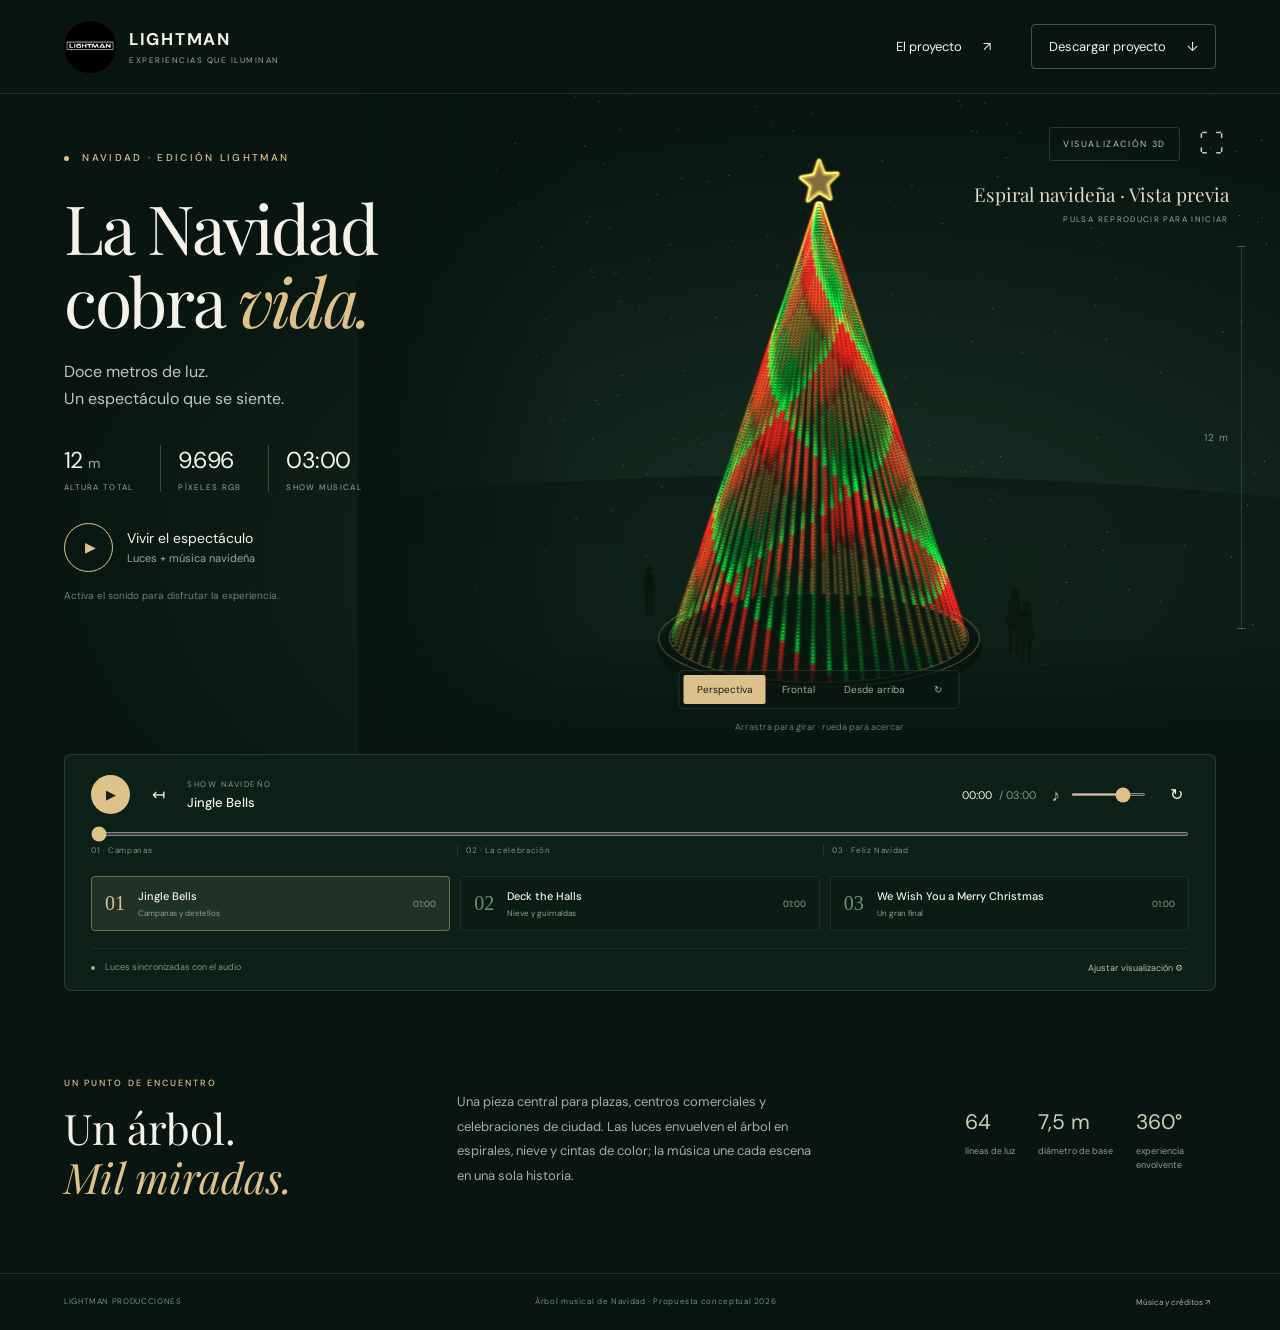
==== index.html @ 5296da3b "Publicar árbol navideño musical de 12 metros" ====
<!doctype html>
<html lang="es"><head><meta charset="utf-8"><meta name="viewport" content="width=device-width,initial-scale=1"><meta name="theme-color" content="#071411"><title>LIGHTMAN · La Navidad cobra vida</title><meta name="description" content="Árbol navideño de 12 metros. Un espectáculo de 9.696 píxeles, música y color, diseñado por LIGHTMAN."><link rel="stylesheet" href="style.css"></head>
<body>
<header class="header"><a class="brand" href="#" aria-label="LIGHTMAN inicio"><img src="assets/lightman-logo-original.jpg" alt="LIGHTMAN Producciones"><span>LIGHTMAN<small>EXPERIENCIAS QUE ILUMINAN</small></span></a><nav aria-label="Proyecto"><button id="open-project">El proyecto <span>↗</span></button><a href="assets/proyecto-navidad-12m.zip" download class="download">Descargar proyecto <span>↓</span></a></nav></header>
<main>
<section class="experience" aria-label="Visualizador del árbol navideño">
<div id="viewer"><canvas id="scene" aria-label="Modelo 3D interactivo de un árbol de Navidad de 12 metros"></canvas><div id="render-error" hidden>El visor 3D requiere WebGL. Puedes consultar el proyecto y escuchar el show en esta misma página.</div><div class="viewer-vignette"></div></div>
<div class="intro"><p class="eyebrow"><span class="live-dot"></span> NAVIDAD · EDICIÓN LIGHTMAN</p><h1>La Navidad<br>cobra <em>vida.</em></h1><p class="lead">Doce metros de luz.<br>Un espectáculo que se siente.</p><div class="specs"><div><b>12 <small>m</small></b><span>ALTURA TOTAL</span></div><div><b>9.696</b><span>PÍXELES RGB</span></div><div><b>03:00</b><span>SHOW MUSICAL</span></div></div><button class="hero-play" id="hero-play"><span class="play-disc">▶</span><span>Vivir el espectáculo<small>Luces + música navideña</small></span></button><p class="sound-note">Activa el sonido para disfrutar la experiencia.</p></div>
<div class="viewer-top"><span class="chip">VISUALIZACIÓN 3D</span><button id="fullscreen" title="Pantalla completa" aria-label="Pantalla completa">⛶</button></div>
<div class="scene-caption"><span id="scene-name">Espiral de bienvenida</span><small id="scene-subtitle">JINGLE BELLS · ACTO I</small></div>
<div class="camera-tools" role="group" aria-label="Perspectiva del árbol"><button data-camera="orbit" class="active">Perspectiva</button><button data-camera="front">Frontal</button><button data-camera="top">Desde arriba</button><button id="rotate" aria-pressed="false" title="Giro automático">↻</button></div><span class="drag-hint">Arrastra para girar · rueda para acercar</span>
<div class="dimension"><span>12 m</span><i></i></div>
</section>
<section class="console" aria-label="Reproducción del espectáculo">
<div class="transport"><button id="play" class="round" aria-label="Reproducir show">▶</button><button id="restart" aria-label="Volver al inicio" title="Volver al inicio">↤</button><div class="now-playing"><small>SHOW NAVIDEÑO</small><strong id="track-title">Jingle Bells</strong></div><span class="time" id="clock">00:00 <i>/ 03:00</i></span><label class="volume" title="Volumen"><span id="volume-icon">♪</span><input id="volume" aria-label="Volumen" type="range" min="0" max="100" value="75"></label><button id="loop" aria-pressed="false" title="Repetir show" aria-label="Repetir show">↻</button></div>
<div class="seek-wrap"><input type="range" id="seek" min="0" max="180" value="0" step="0.01" aria-label="Posición del show"><div class="timeline-segments"><span>01 · Campanas</span><span>02 · La celebración</span><span>03 · Feliz Navidad</span></div></div>
<div class="chapters" id="chapters"></div><div class="console-footer"><span><i class="sync-dot"></i> Luces sincronizadas con el audio</span><button id="open-controls">Ajustar visualización <span>⚙</span></button></div>
</section>
<section class="concept"><div><p class="eyebrow">UN PUNTO DE ENCUENTRO</p><h2>Un árbol.<br><em>Mil miradas.</em></h2></div><p>Una pieza central para plazas, centros comerciales y celebraciones de ciudad. Las luces envuelven el árbol en espirales, nieve y cintas de color; la música une cada escena en una sola historia.</p><div class="concept-numbers"><span><b>64</b>líneas de luz</span><span><b>7,5 m</b>diámetro de base</span><span><b>360°</b>experiencia envolvente</span></div></section>
<footer><span>LIGHTMAN PRODUCCIONES</span><span>Árbol musical de Navidad · Propuesta conceptual 2026</span><button id="music-credits">Música y créditos ↗</button></footer>
</main>
<audio id="audio" preload="auto" src="assets/navidad-lightman.mp3"></audio>
<dialog id="settings"><div class="dialog-head"><div><p class="eyebrow">ELIGE TU PERSPECTIVA</p><h2>Tu experiencia.</h2></div><button class="close" aria-label="Cerrar">×</button></div><label>Brillo de las luces <output id="brightness-out">70 %</output><input type="range" id="brightness" min="15" max="100" value="70"></label><label><input id="snow" type="checkbox" checked> Nieve ambiental</label><label><input id="guides" type="checkbox"> Mostrar estructura y medidas</label><p class="quiet">La música y las luces usan el mismo reloj. Puedes pausar, avanzar o repetir el show sin perder la sincronización.</p></dialog>
<dialog id="project"><div class="dialog-head"><div><p class="eyebrow">PROYECTO INTEGRAL · 12 METROS</p><h2>Navidad LIGHTMAN.</h2></div><button class="close" aria-label="Cerrar">×</button></div><div class="project-tabs"><button class="active" data-project-tab="design">Diseño</button><button data-project-tab="technical">Técnica</button><button data-project-tab="budget">Presupuesto</button><button data-project-tab="files">Archivos</button></div><div id="project-content"></div></dialog>
<dialog id="credits"><div class="dialog-head"><div><p class="eyebrow">TRES CLÁSICOS · UNA HISTORIA</p><h2>La música del show.</h2></div><button class="close" aria-label="Cerrar">×</button></div><p>Arreglo instrumental creado para este proyecto: celesta, campanas, cuerdas, bajo y percusión. Incluye las melodías tradicionales de <strong>Jingle Bells</strong>, <strong>Deck the Halls</strong> y <strong>We Wish You a Merry Christmas</strong>.</p><p>Las grabaciones son sintetizadas para esta propuesta. No se utilizan grabaciones comerciales de artistas.</p><div id="credit-links"></div><p class="quiet">Motor 3D: Three.js, licencia MIT. Diseño, visualización y secuencia: proyecto LIGHTMAN.</p><a class="button" href="assets/navidad-lightman.mp3" download>Descargar música ↓</a></dialog>
<div class="toast" id="toast" role="status" aria-live="polite"></div>
<script src="assets/three.min.js"></script><script src="show-data.js"></script><script src="engine.js"></script><script src="app.js"></script>
</body></html>
---- style.css ----
@import url('https://fonts.googleapis.com/css2?family=DM+Sans:wght@400;500;600;700&family=Playfair+Display:ital,wght@0,400;0,500;1,400;1,500&display=swap');
:root{color-scheme:dark;--bg:#081510;--gold:#dfc18a;--text:#f5f2e9;--muted:#9fa9a0;--line:#ffffff1c;--green:#a1b4a0;font-family:'DM Sans',Arial,sans-serif}*{box-sizing:border-box}body{margin:0;background:var(--bg);color:var(--text)}button,a,input{-webkit-tap-highlight-color:transparent}button,a{font:inherit}button{cursor:pointer;color:inherit;background:none;border:0}a{color:inherit;text-decoration:none}button:focus-visible,a:focus-visible,input:focus-visible{outline:2px solid var(--gold);outline-offset:5px}button:disabled{opacity:.5}.header{height:94px;padding:0 5%;display:flex;align-items:center;justify-content:space-between;border-bottom:1px solid var(--line);position:relative;z-index:2;background:#081510}.brand{display:flex;align-items:center;gap:13px}.brand img{width:52px;height:52px;object-fit:contain;border-radius:50%;background:#000}.brand>span{font-weight:700;letter-spacing:.1em;font-size:17px}.brand small{display:block;font-size:8px;letter-spacing:.19em;font-weight:400;color:var(--muted);margin-top:5px}nav{display:flex;align-items:center;gap:34px;font-size:13px}nav span{margin-left:18px}nav .download{border:1px solid #e8dac04d;border-radius:4px;padding:13px 17px}.experience{height:660px;max-height:calc(100vh - 145px);min-height:565px;position:relative;overflow:hidden;background:radial-gradient(ellipse at 68% 70%,#183024,#081510 68%)}#viewer{position:absolute;inset:0 0 0 28%}canvas{display:block;width:100%;height:100%;touch-action:none;cursor:grab}canvas:active{cursor:grabbing}.viewer-vignette{position:absolute;inset:0;pointer-events:none;background:linear-gradient(90deg,#081510 0%,transparent 23%),linear-gradient(0deg,#081510,transparent 17%)}.intro{position:absolute;z-index:1;left:5%;top:57px;width:38%;pointer-events:none}.intro button{pointer-events:auto}.eyebrow{font-size:10px;letter-spacing:.23em;font-weight:500;color:var(--gold);margin:0 0 27px}.live-dot,.sync-dot{display:inline-block;border-radius:50%;width:5px;height:5px;background:var(--gold);margin-right:8px}h1,h2{font-family:'Playfair Display',Georgia,serif;font-weight:400}h1{font-size:clamp(52px,5.3vw,79px);line-height:1.07;margin:0 0 22px;letter-spacing:-.035em}em{font-weight:400;color:var(--gold)}.lead{font-size:16px;line-height:1.7;color:#c0c7bf;margin-bottom:32px}.specs{display:flex;gap:27px;margin-bottom:31px}.specs div{border-left:1px solid #e6d6b43b;padding-left:17px}.specs div:first-child{padding-left:0;border-left:0}.specs b{display:block;font-weight:400;font-size:23px;letter-spacing:-.025em}.specs small{font-size:14px;color:var(--muted)}.specs span{display:block;font-size:8px;letter-spacing:.16em;margin-top:7px;color:var(--muted)}.hero-play{display:flex;align-items:center;gap:14px;font-size:14px;text-align:left;padding:0}.play-disc{width:49px;height:49px;display:grid;place-items:center;border:1px solid #e2c490;border-radius:50%;color:var(--gold);padding-left:3px}.hero-play small{display:block;color:var(--muted);font-size:11px;margin-top:4px}.hero-play:hover .play-disc{background:var(--gold);color:#102316}.sound-note{font-size:10px;color:#6f8275;margin-top:17px}.viewer-top{position:absolute;right:4%;top:28px;display:flex;align-items:center;gap:14px}.chip{font-size:9px;letter-spacing:.18em;border:1px solid #ffffff26;padding:10px 13px;border-radius:3px;color:#b6c6b9}#fullscreen{font-size:25px;color:#bac8ba;padding:5px}.scene-caption{position:absolute;right:4%;top:87px;text-align:right;pointer-events:none}.scene-caption span{font-family:'Playfair Display',Georgia,serif;font-size:19px;color:#e1d9c6}.scene-caption small{display:block;font-size:8px;letter-spacing:.17em;margin-top:7px;color:var(--muted)}.camera-tools{position:absolute;bottom:45px;left:64%;transform:translateX(-50%);display:flex;gap:3px;padding:4px;border:1px solid var(--line);border-radius:5px;background:#081510aa;white-space:nowrap}.camera-tools button{padding:8px 13px;font-size:10px;color:#9bad9d;border-radius:2px}.camera-tools button.active,.camera-tools button[aria-pressed=true]{background:#ddc18c;color:#132016}.drag-hint{position:absolute;bottom:21px;left:64%;transform:translateX(-50%);font-size:9px;color:#697e6e;white-space:nowrap}.dimension{position:absolute;right:3%;top:23%;height:58%;display:flex;align-items:center;gap:12px;pointer-events:none}.dimension span{font-size:10px;letter-spacing:.1em;color:#809386}.dimension i{height:100%;width:1px;background:#a2b2a538;position:relative}.dimension i:after,.dimension i:before{content:'';position:absolute;left:-4px;width:9px;height:1px;background:#a2b2a566}.dimension i:after{bottom:0}.console{position:relative;margin:0 5%;border:1px solid #c5d7c524;border-radius:7px;background:#0d2018;padding:20px 26px 15px;z-index:3}.transport{display:flex;align-items:center;gap:16px}.round{background:var(--gold);color:#102518;border-radius:50%;width:39px;height:39px;font-size:13px}.now-playing{flex:1}.now-playing small{display:block;font-size:8px;letter-spacing:.19em;color:#869b8a;margin-bottom:5px}.now-playing strong{display:block;font-size:13px;font-weight:500}.time{font-size:11px;font-variant-numeric:tabular-nums}.time i{color:#819786;font-style:normal;margin-left:4px}.volume{display:flex;gap:9px;align-items:center}.volume input{width:75px;height:3px;accent-color:var(--gold)}.volume span{font-size:17px;color:var(--gold)}#loop[aria-pressed=true]{color:var(--gold)}.seek-wrap{margin-top:18px}.seek-wrap>input{width:100%;height:4px;display:block;cursor:pointer;accent-color:var(--gold);margin:0;background:#34463a}.timeline-segments{display:flex;justify-content:space-between;color:#7e9686;font-size:8px;letter-spacing:.08em;margin-top:9px}.timeline-segments span{width:33.33%;border-left:1px solid #ffffff1a;padding-left:8px}.timeline-segments span:first-child{padding-left:0;border:0}.chapters{display:flex;gap:10px;margin-top:21px}.chapter{flex:1;border:1px solid #d2e5d017;border-radius:4px;display:flex;gap:13px;align-items:center;padding:12px 13px;text-align:left;background:#0b1c15}.chapter:hover{border-color:#b49d6a66}.chapter.active{border-color:#d3b77b6e;background:#203126}.chapter .chapter-index{font-family:Georgia,serif;font-size:20px;color:#738e78}.chapter.active .chapter-index{color:var(--gold)}.chapter strong{display:block;font-size:11px;font-weight:500}.chapter small{display:block;font-size:8px;color:#8ea392;margin-top:5px}.chapter .chapter-duration{margin-left:auto;font-size:9px;color:#8ca190}.console-footer{border-top:1px solid #ffffff0f;margin-top:17px;padding-top:12px;display:flex;justify-content:space-between;font-size:9px;color:#7e9684}.console-footer button{font-size:9px;color:#b3c1b4}.sync-dot{width:4px;height:4px;background:#8db990}.concept{display:grid;grid-template-columns:1fr 1.1fr 1fr;gap:60px;align-items:center;padding:86px 5% 71px}.concept .eyebrow{font-size:9px;margin-bottom:15px}.concept h2{font-size:42px;line-height:1.16;margin:0}.concept>p{font-size:13px;line-height:1.9;color:#a1b1a3}.concept-numbers{display:flex;gap:23px;justify-content:flex-end}.concept-numbers span{font-size:9px;max-width:80px;line-height:1.5;color:#8d9f90}.concept-numbers b{display:block;font-size:21px;color:#cfceb9;font-weight:400;margin-bottom:7px;white-space:nowrap}footer{padding:22px 5%;border-top:1px solid var(--line);display:flex;justify-content:space-between;gap:15px;font-size:8px;letter-spacing:.08em;color:#778d7c}footer button{font-size:8px;color:#a5b5a9}dialog{color:var(--text);background:#102219;border:1px solid #46604c;border-radius:9px;padding:30px;max-width:790px;width:calc(100% - 30px);max-height:85vh;overflow:auto}dialog::backdrop{background:#020d08cc;backdrop-filter:blur(8px)}.dialog-head{display:flex;justify-content:space-between;align-items:flex-start;margin-bottom:23px}.dialog-head .eyebrow{font-size:9px;margin-bottom:10px}.dialog-head h2{font-size:33px;margin:0}.close{font-size:28px;color:var(--gold);padding:0 6px}dialog p,dialog li{font-size:13px;color:#b0c0b1;line-height:1.75}dialog h3{font-family:Georgia,serif;font-size:22px;font-weight:400;color:var(--gold)}dialog .quiet{font-size:11px;color:#87a18d}dialog label{display:block;font-size:13px;margin:24px 0}dialog label input[type=range]{display:block;width:100%;margin-top:12px;accent-color:var(--gold)}dialog output{float:right;color:var(--gold)}dialog table{width:100%;border-collapse:collapse;font-size:12px;margin:15px 0}dialog td,dialog th{text-align:left;padding:11px 7px;border-bottom:1px solid #ffffff18}dialog td:last-child,dialog th:last-child{text-align:right}dialog th{color:#8da493;font-size:10px;font-weight:400}dialog .button{display:inline-block;border:1px solid #d3b77b70;padding:11px 15px;border-radius:4px;font-size:12px;margin:5px 8px 5px 0;color:var(--gold)}.project-tabs{display:flex;gap:5px;border-bottom:1px solid var(--line);padding-bottom:8px}.project-tabs button{padding:9px 13px;font-size:12px;color:var(--muted);border-radius:4px}.project-tabs button.active{color:#152318;background:var(--gold)}.project-grid{display:grid;grid-template-columns:1fr 1fr;gap:20px}.project-grid>div{border:1px solid var(--line);border-radius:5px;padding:18px}.project-grid strong{font-size:23px;font-weight:400;color:var(--gold);display:block;margin:6px 0}.project-grid small{font-size:10px;color:var(--muted)}.total{background:#25372a;border-radius:4px;padding:18px;display:flex;align-items:center;justify-content:space-between;margin:15px 0;font-size:12px}.total strong{font-size:23px;color:var(--gold);font-weight:500}.toast{position:fixed;bottom:20px;left:50%;transform:translateX(-50%);background:#e0c58f;color:#122319;font-size:12px;padding:12px 20px;border-radius:5px;z-index:20;opacity:0;pointer-events:none;transition:opacity .2s}.toast.visible{opacity:1}#render-error{position:absolute;inset:30% 15%;text-align:center;color:var(--gold);font-size:14px}#viewer:fullscreen{inset:0;background:#081510;width:100vw;height:100vh}.experience:fullscreen{max-height:100vh;min-height:100vh}.experience:fullscreen .intro{display:none}.experience:fullscreen #viewer{inset:0}.experience:fullscreen .camera-tools,.experience:fullscreen .drag-hint{left:50%}
@media(min-width:1700px){.experience{height:800px;max-height:none}.intro{top:110px}.header{height:110px}.concept{gap:90px}}@media(max-width:1050px){.specs{gap:15px}.specs div{padding-left:12px}.specs b{font-size:20px}.intro{width:42%}.concept{gap:25px}.concept-numbers{gap:14px}.camera-tools{left:68%}.drag-hint{left:68%}.concept h2{font-size:34px}}@media(max-width:760px){.header{height:76px;padding:0 6%}.brand img{width:40px;height:40px}.brand>span{font-size:14px}.brand small{font-size:6px}nav{gap:13px;font-size:10px}nav .download{padding:9px}nav span{display:none}.experience{height:835px;max-height:none;min-height:0}.intro{left:6%;top:33px;width:88%}.intro .eyebrow{font-size:8px;margin-bottom:18px}h1{font-size:46px;margin-bottom:13px}.lead{font-size:12px;line-height:1.6;margin:0 0 17px}.specs{gap:21px;margin-bottom:21px}.specs b{font-size:19px}.specs span{font-size:7px}.hero-play{font-size:12px;gap:10px}.play-disc{width:38px;height:38px}.hero-play small{font-size:9px}.sound-note{font-size:8px;margin-top:11px}#viewer{inset:317px -6% 25px -6%}.viewer-vignette{background:linear-gradient(0deg,#081510,transparent 20%),linear-gradient(180deg,#081510,transparent 13%)}.viewer-top{top:342px;right:6%}.chip{font-size:7px;padding:8px}.scene-caption{top:388px;right:6%}.scene-caption span{font-size:14px}.scene-caption small{font-size:7px}.camera-tools{bottom:40px;left:50%}.camera-tools button{padding:7px 12px;font-size:9px}.drag-hint{bottom:18px;left:50%;font-size:8px}.dimension{top:54%;height:34%;right:7%}.dimension span{font-size:8px}.console{margin:0 4%;padding:16px}.transport{gap:11px}.round{width:34px;height:34px}.now-playing strong{font-size:11px}.now-playing small{font-size:7px}.time{font-size:9px}.volume input{width:43px}.volume{gap:4px}.chapters{gap:5px;margin-top:17px}.chapter{padding:10px 7px;gap:7px;align-items:flex-start}.chapter strong{font-size:9px;line-height:1.4}.chapter small{font-size:7px;line-height:1.4}.chapter .chapter-index{font-size:15px}.chapter-duration{display:none}.timeline-segments{font-size:7px}.console-footer{font-size:7px}.console-footer button{font-size:8px}.concept{padding:52px 6%;grid-template-columns:1fr;gap:17px}.concept h2{font-size:35px}.concept>p{font-size:12px;max-width:500px;margin:0}.concept-numbers{justify-content:flex-start;gap:38px;margin-top:13px}.concept-numbers span{max-width:none;font-size:9px}footer{padding:20px 6%;flex-wrap:wrap;font-size:7px}footer span:nth-child(2){order:3;width:100%}dialog{padding:23px}.project-tabs button{font-size:10px;padding:9px 10px}.project-grid{gap:10px}.project-grid>div{padding:13px}.project-grid strong{font-size:19px}dialog table{font-size:10px}.total{font-size:11px}.total strong{font-size:20px}}

@media(max-width:760px){.experience{height:885px}#viewer{inset:367px -6% 25px -6%}.viewer-top{top:392px}.scene-caption{top:438px}.transport{gap:8px}.now-playing{min-width:0}.now-playing strong{max-width:92px;overflow:hidden;text-overflow:ellipsis;white-space:nowrap}.now-playing small{font-size:6px;white-space:nowrap;letter-spacing:.1em}.volume input{width:36px}.time{white-space:nowrap}}
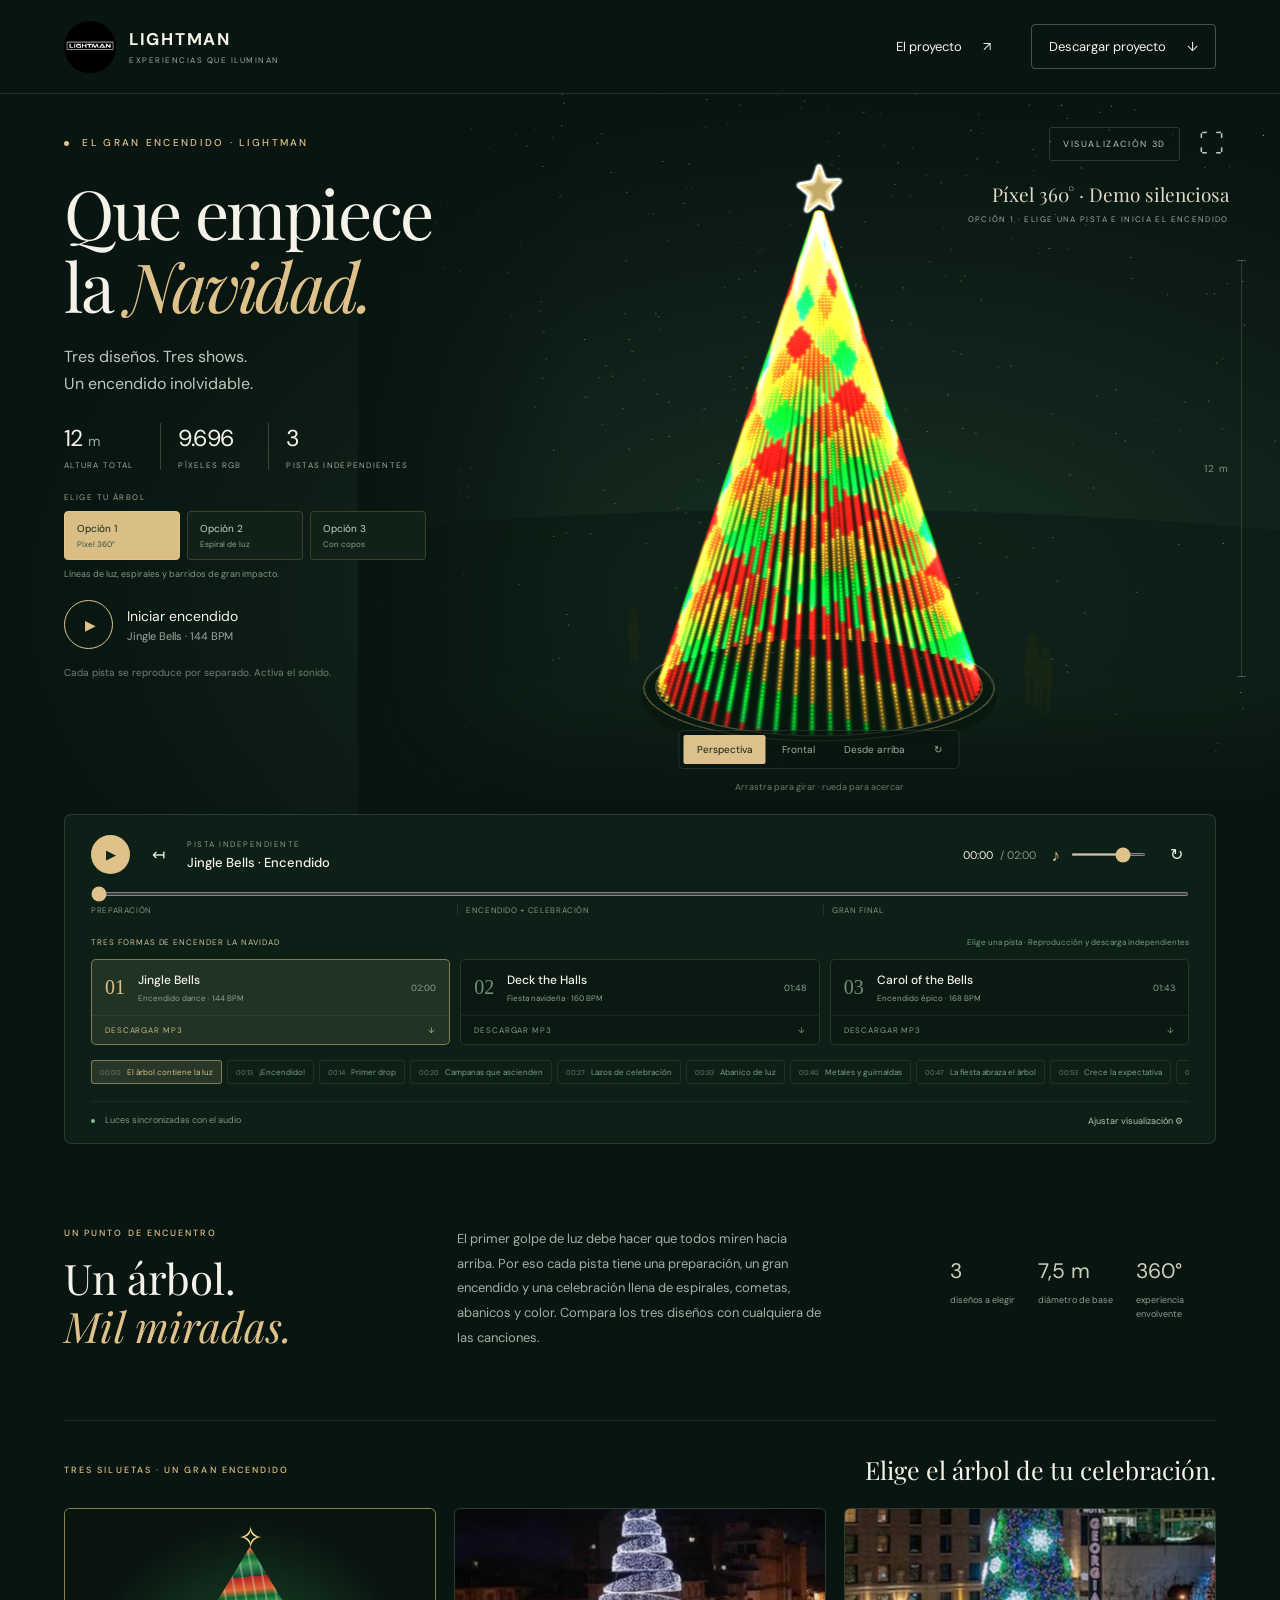
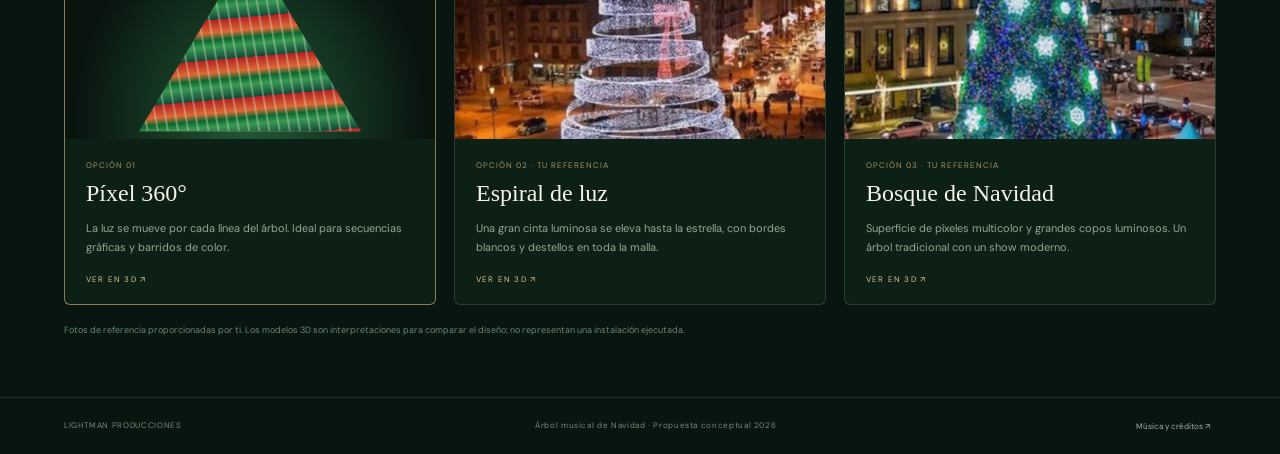
==== commit d4f8ed04: "Añadir tres árboles y pistas independientes para el encendido navideño" ====
--- a/index.html
+++ b/index.html
@@ -1,28 +1,29 @@
 <!doctype html>
-<html lang="es"><head><meta charset="utf-8"><meta name="viewport" content="width=device-width,initial-scale=1"><meta name="theme-color" content="#071411"><title>LIGHTMAN · La Navidad cobra vida</title><meta name="description" content="Árbol navideño de 12 metros. Un espectáculo de 9.696 píxeles, música y color, diseñado por LIGHTMAN."><link rel="stylesheet" href="style.css"></head>
+<html lang="es"><head><meta charset="utf-8"><meta name="viewport" content="width=device-width,initial-scale=1"><meta name="theme-color" content="#071411"><title>LIGHTMAN · Encendido de Navidad · 3 árboles</title><meta name="description" content="Árbol navideño de 12 metros. Tres diseños de árbol de 12 m y tres shows musicales independientes para un encendido espectacular."><link rel="stylesheet" href="style.css?v=2"></head>
 <body>
 <header class="header"><a class="brand" href="#" aria-label="LIGHTMAN inicio"><img src="assets/lightman-logo-original.jpg" alt="LIGHTMAN Producciones"><span>LIGHTMAN<small>EXPERIENCIAS QUE ILUMINAN</small></span></a><nav aria-label="Proyecto"><button id="open-project">El proyecto <span>↗</span></button><a href="assets/proyecto-navidad-12m.zip" download class="download">Descargar proyecto <span>↓</span></a></nav></header>
 <main>
 <section class="experience" aria-label="Visualizador del árbol navideño">
 <div id="viewer"><canvas id="scene" aria-label="Modelo 3D interactivo de un árbol de Navidad de 12 metros"></canvas><div id="render-error" hidden>El visor 3D requiere WebGL. Puedes consultar el proyecto y escuchar el show en esta misma página.</div><div class="viewer-vignette"></div></div>
-<div class="intro"><p class="eyebrow"><span class="live-dot"></span> NAVIDAD · EDICIÓN LIGHTMAN</p><h1>La Navidad<br>cobra <em>vida.</em></h1><p class="lead">Doce metros de luz.<br>Un espectáculo que se siente.</p><div class="specs"><div><b>12 <small>m</small></b><span>ALTURA TOTAL</span></div><div><b>9.696</b><span>PÍXELES RGB</span></div><div><b>03:00</b><span>SHOW MUSICAL</span></div></div><button class="hero-play" id="hero-play"><span class="play-disc">▶</span><span>Vivir el espectáculo<small>Luces + música navideña</small></span></button><p class="sound-note">Activa el sonido para disfrutar la experiencia.</p></div>
+<div class="intro"><p class="eyebrow"><span class="live-dot"></span> EL GRAN ENCENDIDO · LIGHTMAN</p><h1>Que empiece<br>la <em>Navidad.</em></h1><p class="lead">Tres diseños. Tres shows.<br>Un encendido inolvidable.</p><div class="specs"><div><b>12 <small>m</small></b><span>ALTURA TOTAL</span></div><div><b>9.696</b><span>PÍXELES RGB</span></div><div><b>3</b><span>PISTAS INDEPENDIENTES</span></div></div><div class="tree-picker"><span>ELIGE TU ÁRBOL</span><div id="tree-options" role="group" aria-label="Diseño de árbol"><button data-tree="1" class="active" aria-pressed="true">Opción 1<small>Píxel 360°</small></button><button data-tree="2" aria-pressed="false">Opción 2<small>Espiral de luz</small></button><button data-tree="3" aria-pressed="false">Opción 3<small>Con copos</small></button></div><p id="tree-description">Líneas de luz y barridos envolventes.</p></div><button class="hero-play" id="hero-play"><span class="play-disc">▶</span><span>Iniciar encendido<small>Cuenta de entrada + gran encendido</small></span></button><p class="sound-note">Cada pista se reproduce por separado. Activa el sonido.</p></div>
 <div class="viewer-top"><span class="chip">VISUALIZACIÓN 3D</span><button id="fullscreen" title="Pantalla completa" aria-label="Pantalla completa">⛶</button></div>
 <div class="scene-caption"><span id="scene-name">Espiral de bienvenida</span><small id="scene-subtitle">JINGLE BELLS · ACTO I</small></div>
 <div class="camera-tools" role="group" aria-label="Perspectiva del árbol"><button data-camera="orbit" class="active">Perspectiva</button><button data-camera="front">Frontal</button><button data-camera="top">Desde arriba</button><button id="rotate" aria-pressed="false" title="Giro automático">↻</button></div><span class="drag-hint">Arrastra para girar · rueda para acercar</span>
-<div class="dimension"><span>12 m</span><i></i></div>
+<div id="ignition-overlay" class="ignition-overlay" aria-live="off" hidden><span id="ignition-number"></span><small id="ignition-label">EL MOMENTO SE ACERCA</small></div><div class="dimension"><span>12 m</span><i></i></div>
 </section>
 <section class="console" aria-label="Reproducción del espectáculo">
-<div class="transport"><button id="play" class="round" aria-label="Reproducir show">▶</button><button id="restart" aria-label="Volver al inicio" title="Volver al inicio">↤</button><div class="now-playing"><small>SHOW NAVIDEÑO</small><strong id="track-title">Jingle Bells</strong></div><span class="time" id="clock">00:00 <i>/ 03:00</i></span><label class="volume" title="Volumen"><span id="volume-icon">♪</span><input id="volume" aria-label="Volumen" type="range" min="0" max="100" value="75"></label><button id="loop" aria-pressed="false" title="Repetir show" aria-label="Repetir show">↻</button></div>
-<div class="seek-wrap"><input type="range" id="seek" min="0" max="180" value="0" step="0.01" aria-label="Posición del show"><div class="timeline-segments"><span>01 · Campanas</span><span>02 · La celebración</span><span>03 · Feliz Navidad</span></div></div>
-<div class="chapters" id="chapters"></div><div class="console-footer"><span><i class="sync-dot"></i> Luces sincronizadas con el audio</span><button id="open-controls">Ajustar visualización <span>⚙</span></button></div>
+<div class="transport"><button id="play" class="round" aria-label="Reproducir show">▶</button><button id="restart" aria-label="Volver al inicio" title="Volver al inicio">↤</button><div class="now-playing"><small>PISTA INDEPENDIENTE</small><strong id="track-title">Jingle Bells</strong></div><span class="time" id="clock">00:00 <i>/ 03:00</i></span><label class="volume" title="Volumen"><span id="volume-icon">♪</span><input id="volume" aria-label="Volumen" type="range" min="0" max="100" value="75"></label><button id="loop" aria-pressed="false" title="Repetir show" aria-label="Repetir show">↻</button></div>
+<div class="seek-wrap"><input type="range" id="seek" min="0" max="180" value="0" step="0.01" aria-label="Posición del show"><div class="timeline-segments"><span>PREPARACIÓN</span><span>ENCENDIDO + CELEBRACIÓN</span><span>GRAN FINAL</span></div></div>
+<div class="music-intro"><span>TRES FORMAS DE ENCENDER LA NAVIDAD</span><small>Elige una pista · Reproducción y descarga independientes</small></div><div class="chapters" id="chapters"></div><div class="cue-strip" id="cue-strip" aria-label="Escenas de la pista"></div><div class="console-footer"><span><i class="sync-dot"></i> Luces sincronizadas con el audio</span><button id="open-controls">Ajustar visualización <span>⚙</span></button></div>
 </section>
-<section class="concept"><div><p class="eyebrow">UN PUNTO DE ENCUENTRO</p><h2>Un árbol.<br><em>Mil miradas.</em></h2></div><p>Una pieza central para plazas, centros comerciales y celebraciones de ciudad. Las luces envuelven el árbol en espirales, nieve y cintas de color; la música une cada escena en una sola historia.</p><div class="concept-numbers"><span><b>64</b>líneas de luz</span><span><b>7,5 m</b>diámetro de base</span><span><b>360°</b>experiencia envolvente</span></div></section>
+<section class="concept"><div><p class="eyebrow">UN PUNTO DE ENCUENTRO</p><h2>Un árbol.<br><em>Mil miradas.</em></h2></div><p>El primer golpe de luz debe hacer que todos miren hacia arriba. Por eso cada pista tiene una preparación, un gran encendido y una celebración llena de espirales, cometas, abanicos y color. Compara los tres diseños con cualquiera de las canciones.</p><div class="concept-numbers"><span><b>3</b>diseños a elegir</span><span><b>7,5 m</b>diámetro de base</span><span><b>360°</b>experiencia envolvente</span></div></section>
+<section class="design-gallery" aria-label="Diseños y referencias"><div class="gallery-heading"><p class="eyebrow">TRES SILUETAS · UN GRAN ENCENDIDO</p><h2>Elige el árbol de tu celebración.</h2></div><div class="design-cards"><button data-design-card="1"><div class="design-art pixel-art"><i></i><b>✧</b></div><span class="design-number">OPCIÓN 01</span><strong>Píxel 360°</strong><p>La luz se mueve por cada línea del árbol. Ideal para secuencias gráficas y barridos de color.</p><small>VER EN 3D ↗</small></button><button data-design-card="2"><img src="assets/references/espiral-referencia.png" alt="Referencia del árbol en espiral blanca proporcionada por el usuario"><span class="design-number">OPCIÓN 02 · TU REFERENCIA</span><strong>Espiral de luz</strong><p>Una gran cinta luminosa se eleva hasta la estrella, con bordes blancos y destellos en toda la malla.</p><small>VER EN 3D ↗</small></button><button data-design-card="3"><img src="assets/references/copos-referencia.png" alt="Referencia del árbol multicolor con copos proporcionada por el usuario"><span class="design-number">OPCIÓN 03 · TU REFERENCIA</span><strong>Bosque de Navidad</strong><p>Superficie de píxeles multicolor y grandes copos luminosos. Un árbol tradicional con un show moderno.</p><small>VER EN 3D ↗</small></button></div><p class="reference-note">Fotos de referencia proporcionadas por ti. Los modelos 3D son interpretaciones para comparar el diseño; no representan una instalación ejecutada.</p></section>
 <footer><span>LIGHTMAN PRODUCCIONES</span><span>Árbol musical de Navidad · Propuesta conceptual 2026</span><button id="music-credits">Música y créditos ↗</button></footer>
 </main>
-<audio id="audio" preload="auto" src="assets/navidad-lightman.mp3"></audio>
-<dialog id="settings"><div class="dialog-head"><div><p class="eyebrow">ELIGE TU PERSPECTIVA</p><h2>Tu experiencia.</h2></div><button class="close" aria-label="Cerrar">×</button></div><label>Brillo de las luces <output id="brightness-out">70 %</output><input type="range" id="brightness" min="15" max="100" value="70"></label><label><input id="snow" type="checkbox" checked> Nieve ambiental</label><label><input id="guides" type="checkbox"> Mostrar estructura y medidas</label><p class="quiet">La música y las luces usan el mismo reloj. Puedes pausar, avanzar o repetir el show sin perder la sincronización.</p></dialog>
+<audio id="audio" preload="auto" src="assets/audio/jingle-encendido.mp3"></audio>
+<dialog id="settings"><div class="dialog-head"><div><p class="eyebrow">ELIGE TU PERSPECTIVA</p><h2>Tu experiencia.</h2></div><button class="close" aria-label="Cerrar">×</button></div><label>Brillo de las luces <output id="brightness-out">85 %</output><input type="range" id="brightness" min="15" max="100" value="85"></label><label><input id="snow" type="checkbox" checked> Nieve ambiental</label><label><input id="guides" type="checkbox"> Mostrar estructura y medidas</label><p class="quiet">La música y las luces usan el mismo reloj. Puedes pausar, avanzar o repetir el show sin perder la sincronización.</p></dialog>
 <dialog id="project"><div class="dialog-head"><div><p class="eyebrow">PROYECTO INTEGRAL · 12 METROS</p><h2>Navidad LIGHTMAN.</h2></div><button class="close" aria-label="Cerrar">×</button></div><div class="project-tabs"><button class="active" data-project-tab="design">Diseño</button><button data-project-tab="technical">Técnica</button><button data-project-tab="budget">Presupuesto</button><button data-project-tab="files">Archivos</button></div><div id="project-content"></div></dialog>
-<dialog id="credits"><div class="dialog-head"><div><p class="eyebrow">TRES CLÁSICOS · UNA HISTORIA</p><h2>La música del show.</h2></div><button class="close" aria-label="Cerrar">×</button></div><p>Arreglo instrumental creado para este proyecto: celesta, campanas, cuerdas, bajo y percusión. Incluye las melodías tradicionales de <strong>Jingle Bells</strong>, <strong>Deck the Halls</strong> y <strong>We Wish You a Merry Christmas</strong>.</p><p>Las grabaciones son sintetizadas para esta propuesta. No se utilizan grabaciones comerciales de artistas.</p><div id="credit-links"></div><p class="quiet">Motor 3D: Three.js, licencia MIT. Diseño, visualización y secuencia: proyecto LIGHTMAN.</p><a class="button" href="assets/navidad-lightman.mp3" download>Descargar música ↓</a></dialog>
+<dialog id="credits"><div class="dialog-head"><div><p class="eyebrow">TRES PISTAS · TRES ENCENDIDOS</p><h2>Navidad con más energía.</h2></div><button class="close" aria-label="Cerrar">×</button></div><p>Tres arreglos instrumentales independientes, creados para este proyecto. Bombo dance, clap, cascabeles, bajo, arpegios, cuerdas y metales se unen a las melodías de Jingle Bells, Deck the Halls y Carol of the Bells / Shchedryk.</p><p>Las pistas son sintetizadas desde cero; no utilizan grabaciones comerciales, samples ni voces de terceros. La última pista utiliza el motivo instrumental de Shchedryk, sin la letra inglesa moderna.</p><div id="credit-links"></div><div id="music-downloads"></div><p class="quiet">Motor 3D: Three.js, licencia MIT. Fotos de referencia aportadas por el usuario.</p></dialog>
 <div class="toast" id="toast" role="status" aria-live="polite"></div>
-<script src="assets/three.min.js"></script><script src="show-data.js"></script><script src="engine.js"></script><script src="app.js"></script>
+<script src="assets/three.min.js"></script><script src="tracks-data.js?v=2"></script><script src="engine.js?v=2"></script><script src="app.js?v=2"></script>
 </body></html>
--- a/style.css
+++ b/style.css
@@ -3,3 +3,7 @@
 @media(min-width:1700px){.experience{height:800px;max-height:none}.intro{top:110px}.header{height:110px}.concept{gap:90px}}@media(max-width:1050px){.specs{gap:15px}.specs div{padding-left:12px}.specs b{font-size:20px}.intro{width:42%}.concept{gap:25px}.concept-numbers{gap:14px}.camera-tools{left:68%}.drag-hint{left:68%}.concept h2{font-size:34px}}@media(max-width:760px){.header{height:76px;padding:0 6%}.brand img{width:40px;height:40px}.brand>span{font-size:14px}.brand small{font-size:6px}nav{gap:13px;font-size:10px}nav .download{padding:9px}nav span{display:none}.experience{height:835px;max-height:none;min-height:0}.intro{left:6%;top:33px;width:88%}.intro .eyebrow{font-size:8px;margin-bottom:18px}h1{font-size:46px;margin-bottom:13px}.lead{font-size:12px;line-height:1.6;margin:0 0 17px}.specs{gap:21px;margin-bottom:21px}.specs b{font-size:19px}.specs span{font-size:7px}.hero-play{font-size:12px;gap:10px}.play-disc{width:38px;height:38px}.hero-play small{font-size:9px}.sound-note{font-size:8px;margin-top:11px}#viewer{inset:317px -6% 25px -6%}.viewer-vignette{background:linear-gradient(0deg,#081510,transparent 20%),linear-gradient(180deg,#081510,transparent 13%)}.viewer-top{top:342px;right:6%}.chip{font-size:7px;padding:8px}.scene-caption{top:388px;right:6%}.scene-caption span{font-size:14px}.scene-caption small{font-size:7px}.camera-tools{bottom:40px;left:50%}.camera-tools button{padding:7px 12px;font-size:9px}.drag-hint{bottom:18px;left:50%;font-size:8px}.dimension{top:54%;height:34%;right:7%}.dimension span{font-size:8px}.console{margin:0 4%;padding:16px}.transport{gap:11px}.round{width:34px;height:34px}.now-playing strong{font-size:11px}.now-playing small{font-size:7px}.time{font-size:9px}.volume input{width:43px}.volume{gap:4px}.chapters{gap:5px;margin-top:17px}.chapter{padding:10px 7px;gap:7px;align-items:flex-start}.chapter strong{font-size:9px;line-height:1.4}.chapter small{font-size:7px;line-height:1.4}.chapter .chapter-index{font-size:15px}.chapter-duration{display:none}.timeline-segments{font-size:7px}.console-footer{font-size:7px}.console-footer button{font-size:8px}.concept{padding:52px 6%;grid-template-columns:1fr;gap:17px}.concept h2{font-size:35px}.concept>p{font-size:12px;max-width:500px;margin:0}.concept-numbers{justify-content:flex-start;gap:38px;margin-top:13px}.concept-numbers span{max-width:none;font-size:9px}footer{padding:20px 6%;flex-wrap:wrap;font-size:7px}footer span:nth-child(2){order:3;width:100%}dialog{padding:23px}.project-tabs button{font-size:10px;padding:9px 10px}.project-grid{gap:10px}.project-grid>div{padding:13px}.project-grid strong{font-size:19px}dialog table{font-size:10px}.total{font-size:11px}.total strong{font-size:20px}}
 
 @media(max-width:760px){.experience{height:885px}#viewer{inset:367px -6% 25px -6%}.viewer-top{top:392px}.scene-caption{top:438px}.transport{gap:8px}.now-playing{min-width:0}.now-playing strong{max-width:92px;overflow:hidden;text-overflow:ellipsis;white-space:nowrap}.now-playing small{font-size:6px;white-space:nowrap;letter-spacing:.1em}.volume input{width:36px}.time{white-space:nowrap}}
+.tree-picker{margin:0 0 19px}.tree-picker>span{font-size:8px;letter-spacing:.18em;color:#94a994;display:block;margin-bottom:9px}#tree-options{display:flex;gap:7px;pointer-events:auto}#tree-options button{flex:1;max-width:116px;padding:10px 12px;border:1px solid #d4b97b35;border-radius:4px;text-align:left;font-size:10px;color:#c5d4c6;background:#102218}#tree-options button small{display:block;color:#89a58d;font-size:8px;margin-top:4px}#tree-options button.active{border-color:#e2c58a;background:#d9bf86;color:#12251a}#tree-options button.active small{color:#34503a}#tree-description{font-size:9px;line-height:1.5;color:#7f9a86;margin:8px 0 0;max-width:345px}.specs{margin-bottom:22px}.intro{top:42px}.experience{height:720px;min-height:690px}.lead{margin-bottom:25px}.sound-note{max-width:320px}.scene-caption{max-width:350px}.music-intro{display:flex;justify-content:space-between;align-items:center;margin-top:22px;color:#d2c097;font-size:8px;letter-spacing:.12em}.music-intro small{font-size:8px;color:#799c85;letter-spacing:0}.song-card{flex:1;min-width:0;border:1px solid #dae4d223;border-radius:5px;overflow:hidden;background:#0a1a12}.song-card.selected{border-color:#d5b77d8c;background:#203325}.song-card .chapter{width:100%;border:0;border-radius:0;background:transparent}.song-card .chapter.active{background:transparent}.song-card>a{font-size:8px;letter-spacing:.11em;color:#819c8b;display:flex;justify-content:space-between;border-top:1px solid #d3dfcf12;padding:9px 13px}.song-card>a:hover{background:#314b36;color:#e4c88f}.song-card.selected>a{color:#c8b47e}.chapters{margin-top:12px}.chapter strong{font-size:12px}.chapter small{font-size:8px}.cue-strip{display:flex;gap:5px;overflow-x:auto;scrollbar-width:thin;scrollbar-color:#57765c transparent;padding:15px 0 4px;white-space:nowrap}.cue-strip button{display:flex;gap:6px;align-items:center;padding:6px 8px;border:1px solid #63846d32;border-radius:3px;color:#7e9d87;font-size:8px}.cue-strip button span{font-size:7px;color:#657d6e;font-variant-numeric:tabular-nums}.cue-strip button.active{border-color:#e0bd7880;color:#dac18c;background:#273626}.ignition-overlay{position:absolute;z-index:3;left:64%;top:42%;transform:translate(-50%,-50%);text-align:center;pointer-events:none;text-shadow:0 0 25px #efcb79}.ignition-overlay[hidden]{display:none}.ignition-overlay>span{display:block;font-family:Georgia,serif;font-size:95px;color:#fff6d0;line-height:1}.ignition-overlay>small{display:block;color:#d9c79b;font-size:8px;letter-spacing:.2em;margin-top:15px}.ignition-overlay.celebrate>span{font-size:39px;letter-spacing:.06em}.design-gallery{margin:0 5% 60px;padding-top:32px;border-top:1px solid #ffffff16}.gallery-heading{display:flex;align-items:center;justify-content:space-between;margin-bottom:22px}.gallery-heading .eyebrow{margin:0;font-size:9px}.gallery-heading h2{font-size:25px;margin:0}.design-cards{display:grid;grid-template-columns:repeat(3,1fr);gap:18px}.design-cards>button{text-align:left;border:1px solid #d4e4cf26;border-radius:6px;overflow:hidden;padding:0 0 20px;background:#0d2015}.design-cards>button.selected{border-color:#d9bd7b99}.design-cards img,.design-art{width:100%;height:230px;object-fit:cover;object-position:50% 40%;display:block}.design-cards .design-number{display:block;color:#a68f64;font-size:8px;letter-spacing:.12em;margin:21px 21px 10px}.design-cards strong{display:block;font-family:Georgia,serif;font-size:24px;font-weight:400;margin:0 21px}.design-cards p{font-size:11px;line-height:1.65;color:#8fa992;margin:12px 21px}.design-cards>button>small{display:block;margin:18px 21px 0;color:#dbc391;font-size:8px;letter-spacing:.15em}.design-art{background:radial-gradient(ellipse at 50% 90%,#225b36,#09140f 67%);position:relative;overflow:hidden}.pixel-art i{position:absolute;left:20%;right:20%;bottom:8px;height:185px;clip-path:polygon(50% 0,100% 100%,0 100%);background:repeating-linear-gradient(80deg,transparent 0px,transparent 7px,#eae6d255 8px,#eae6d255 9px,transparent 10px),repeating-linear-gradient(175deg,#b22021 0,#db6935 13px,#0b682e 20px,#399954 27px,#124937 40px);filter:drop-shadow(0 0 5px #ddbf74)}.pixel-art b{position:absolute;left:50%;top:9px;transform:translateX(-50%);font-size:30px;color:#ffde91;font-weight:400}.reference-note{font-size:9px;color:#688975;line-height:1.6;margin-top:18px}.project-grid{grid-template-columns:repeat(3,1fr)}.now-playing strong{max-width:280px;overflow:hidden;text-overflow:ellipsis;white-space:nowrap}.concept{padding-top:70px;padding-bottom:57px}.console-footer{margin-top:13px}
+@media(max-width:1050px){.gallery-heading{display:block}.gallery-heading h2{margin-top:10px}.design-cards{gap:11px}.design-cards img,.design-art{height:190px}.design-cards strong{font-size:20px}.tree-picker{max-width:330px}#tree-options button{padding:9px}.project-grid{grid-template-columns:1fr 1fr}.intro{width:43%}.ignition-overlay{left:68%}}
+@media(max-width:760px){.experience{height:995px;min-height:0}.intro{top:33px;width:88%}.specs{margin-bottom:19px}.tree-picker{max-width:none;margin-bottom:19px}#tree-options button{max-width:none;font-size:10px;padding:10px}#tree-options button small{font-size:8px}.tree-picker>span{font-size:7px}#tree-description{font-size:8px;margin-top:8px;max-width:none}.lead{margin-bottom:17px}#viewer{inset:475px -6% 25px -6%}.viewer-top{top:500px}.scene-caption{top:542px;max-width:210px}.scene-caption span{font-size:13px}.scene-caption small{font-size:6px;line-height:1.5}.ignition-overlay{left:50%;top:72%}.ignition-overlay>span{font-size:80px}.ignition-overlay.celebrate>span{font-size:31px}.dimension{top:61%;height:28%}.music-intro{display:block;margin-top:19px;font-size:7px}.music-intro small{display:block;margin-top:6px;font-size:7px}.chapters{gap:5px;margin-top:11px}.song-card .chapter{padding:10px 7px;gap:6px}.song-card .chapter strong{font-size:9px}.song-card .chapter small{font-size:7px;line-height:1.45}.song-card>a{font-size:6px;padding:9px 7px;letter-spacing:.05em}.cue-strip{padding-top:12px}.cue-strip button{font-size:7px}.transport .now-playing strong{max-width:90px}.design-gallery{margin:0 6% 35px}.gallery-heading .eyebrow{font-size:7px}.gallery-heading h2{font-size:24px;line-height:1.3}.design-cards{grid-template-columns:1fr;gap:17px}.design-cards img,.design-art{height:270px}.design-art{height:230px}.design-cards strong{font-size:24px}.design-cards p{font-size:12px}.reference-note{font-size:8px}.project-grid{grid-template-columns:1fr}.concept{padding-top:55px}.intro .hero-play{font-size:12px}}
+@media(min-width:1700px){.experience{height:820px}.intro{top:75px}}
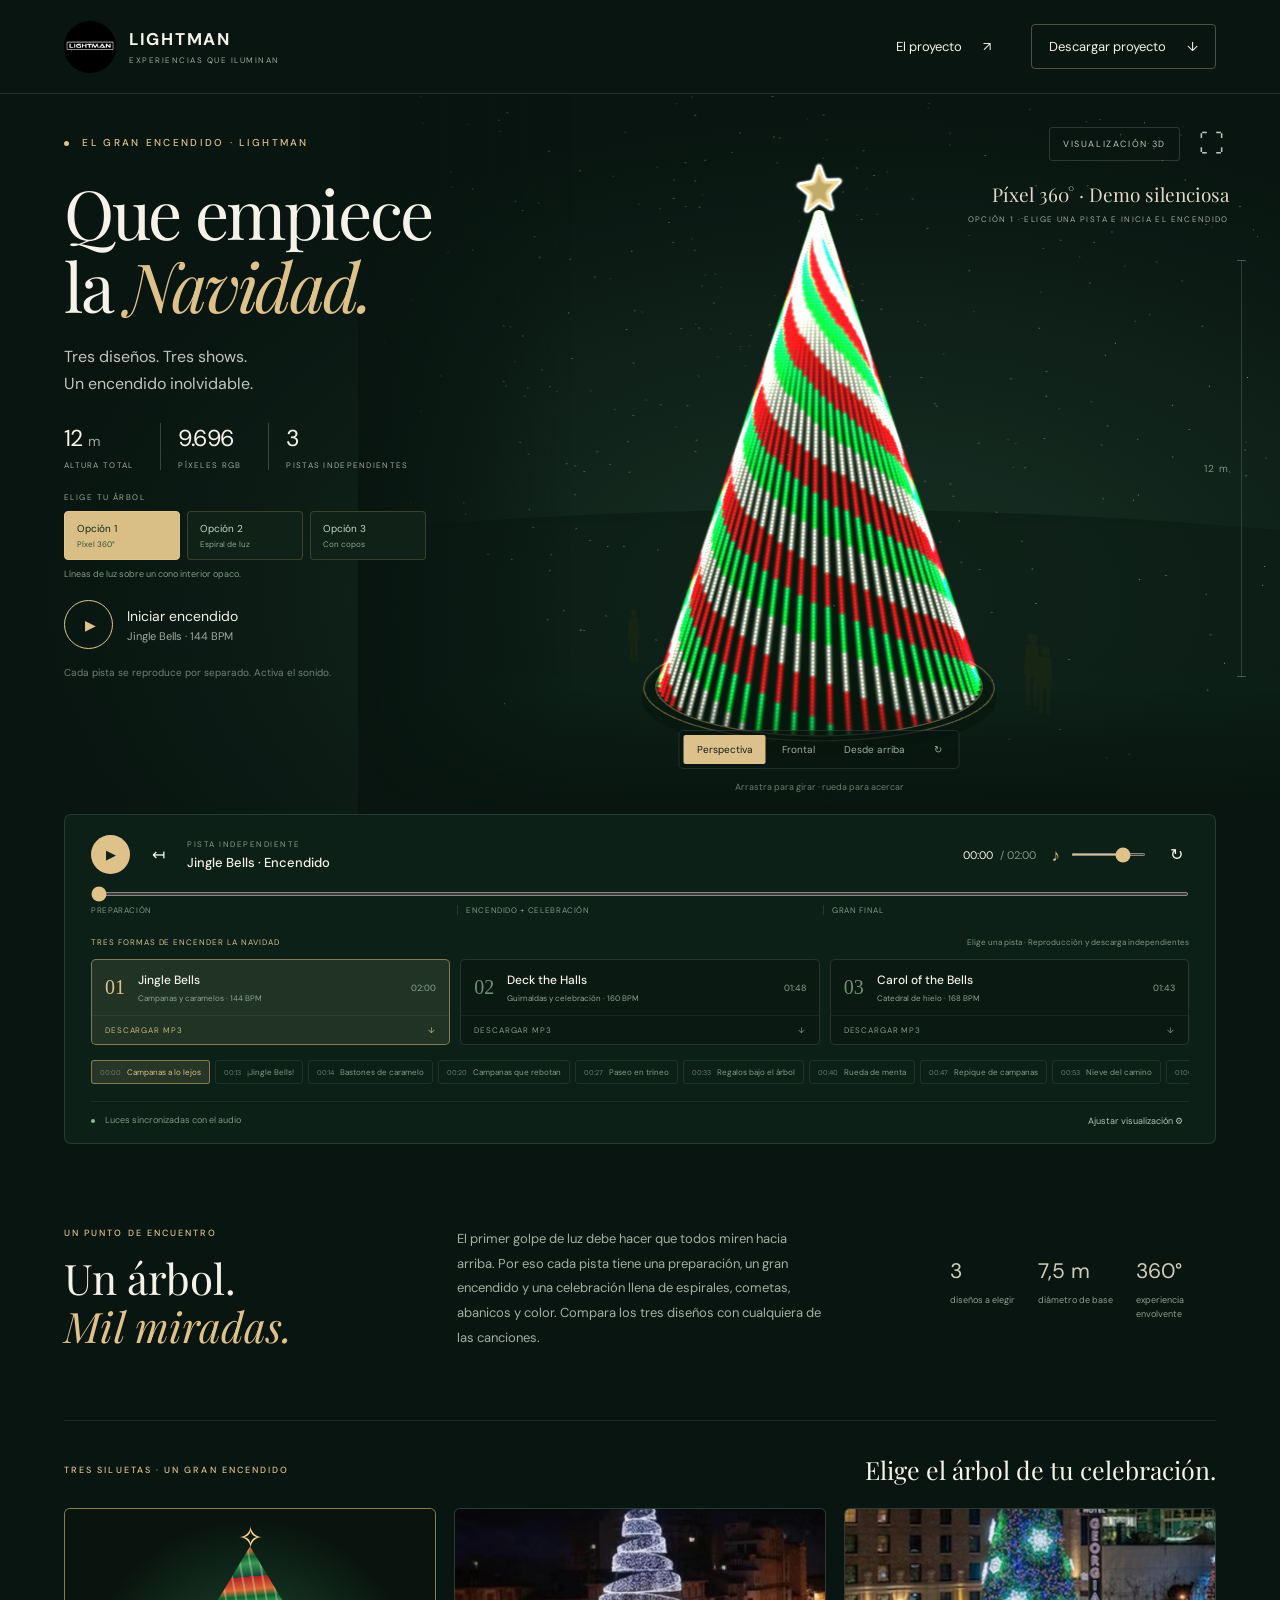
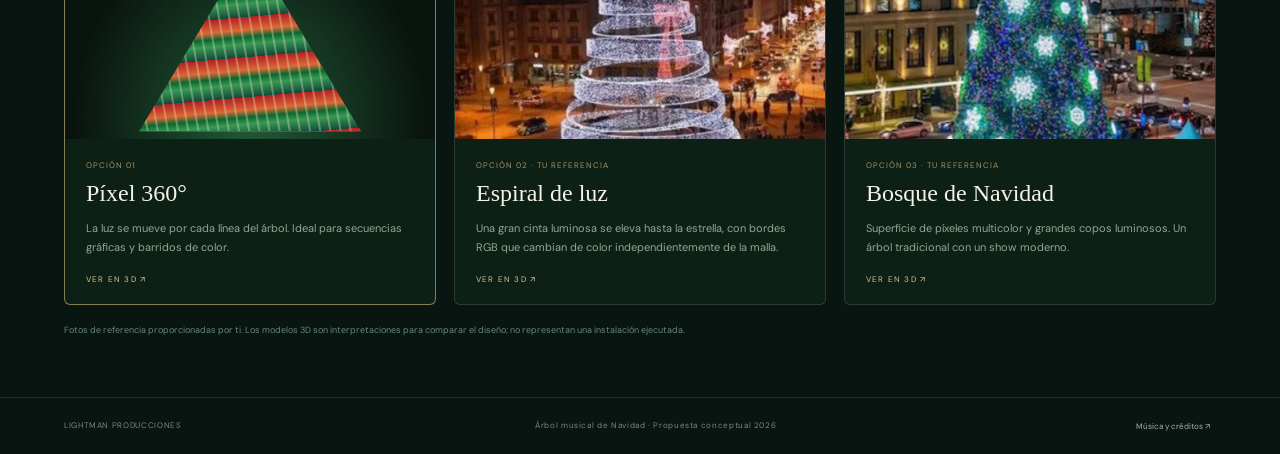
==== commit 9c497887: "Create distinct Christmas choreographies and opaque RGB spiral" ====
--- a/index.html
+++ b/index.html
@@ -1,5 +1,5 @@
 <!doctype html>
-<html lang="es"><head><meta charset="utf-8"><meta name="viewport" content="width=device-width,initial-scale=1"><meta name="theme-color" content="#071411"><title>LIGHTMAN · Encendido de Navidad · 3 árboles</title><meta name="description" content="Árbol navideño de 12 metros. Tres diseños de árbol de 12 m y tres shows musicales independientes para un encendido espectacular."><link rel="stylesheet" href="style.css?v=2"></head>
+<html lang="es"><head><meta charset="utf-8"><meta name="viewport" content="width=device-width,initial-scale=1"><meta name="theme-color" content="#071411"><title>LIGHTMAN · Encendido de Navidad · 3 árboles</title><meta name="description" content="Árbol navideño de 12 metros. Tres diseños de árbol de 12 m y tres shows musicales independientes para un encendido espectacular."><link rel="stylesheet" href="style.css?v=3"></head>
 <body>
 <header class="header"><a class="brand" href="#" aria-label="LIGHTMAN inicio"><img src="assets/lightman-logo-original.jpg" alt="LIGHTMAN Producciones"><span>LIGHTMAN<small>EXPERIENCIAS QUE ILUMINAN</small></span></a><nav aria-label="Proyecto"><button id="open-project">El proyecto <span>↗</span></button><a href="assets/proyecto-navidad-12m.zip" download class="download">Descargar proyecto <span>↓</span></a></nav></header>
 <main>
@@ -17,13 +17,13 @@
 <div class="music-intro"><span>TRES FORMAS DE ENCENDER LA NAVIDAD</span><small>Elige una pista · Reproducción y descarga independientes</small></div><div class="chapters" id="chapters"></div><div class="cue-strip" id="cue-strip" aria-label="Escenas de la pista"></div><div class="console-footer"><span><i class="sync-dot"></i> Luces sincronizadas con el audio</span><button id="open-controls">Ajustar visualización <span>⚙</span></button></div>
 </section>
 <section class="concept"><div><p class="eyebrow">UN PUNTO DE ENCUENTRO</p><h2>Un árbol.<br><em>Mil miradas.</em></h2></div><p>El primer golpe de luz debe hacer que todos miren hacia arriba. Por eso cada pista tiene una preparación, un gran encendido y una celebración llena de espirales, cometas, abanicos y color. Compara los tres diseños con cualquiera de las canciones.</p><div class="concept-numbers"><span><b>3</b>diseños a elegir</span><span><b>7,5 m</b>diámetro de base</span><span><b>360°</b>experiencia envolvente</span></div></section>
-<section class="design-gallery" aria-label="Diseños y referencias"><div class="gallery-heading"><p class="eyebrow">TRES SILUETAS · UN GRAN ENCENDIDO</p><h2>Elige el árbol de tu celebración.</h2></div><div class="design-cards"><button data-design-card="1"><div class="design-art pixel-art"><i></i><b>✧</b></div><span class="design-number">OPCIÓN 01</span><strong>Píxel 360°</strong><p>La luz se mueve por cada línea del árbol. Ideal para secuencias gráficas y barridos de color.</p><small>VER EN 3D ↗</small></button><button data-design-card="2"><img src="assets/references/espiral-referencia.png" alt="Referencia del árbol en espiral blanca proporcionada por el usuario"><span class="design-number">OPCIÓN 02 · TU REFERENCIA</span><strong>Espiral de luz</strong><p>Una gran cinta luminosa se eleva hasta la estrella, con bordes blancos y destellos en toda la malla.</p><small>VER EN 3D ↗</small></button><button data-design-card="3"><img src="assets/references/copos-referencia.png" alt="Referencia del árbol multicolor con copos proporcionada por el usuario"><span class="design-number">OPCIÓN 03 · TU REFERENCIA</span><strong>Bosque de Navidad</strong><p>Superficie de píxeles multicolor y grandes copos luminosos. Un árbol tradicional con un show moderno.</p><small>VER EN 3D ↗</small></button></div><p class="reference-note">Fotos de referencia proporcionadas por ti. Los modelos 3D son interpretaciones para comparar el diseño; no representan una instalación ejecutada.</p></section>
+<section class="design-gallery" aria-label="Diseños y referencias"><div class="gallery-heading"><p class="eyebrow">TRES SILUETAS · UN GRAN ENCENDIDO</p><h2>Elige el árbol de tu celebración.</h2></div><div class="design-cards"><button data-design-card="1"><div class="design-art pixel-art"><i></i><b>✧</b></div><span class="design-number">OPCIÓN 01</span><strong>Píxel 360°</strong><p>La luz se mueve por cada línea del árbol. Ideal para secuencias gráficas y barridos de color.</p><small>VER EN 3D ↗</small></button><button data-design-card="2"><img src="assets/references/espiral-referencia.png" alt="Referencia del árbol en espiral blanca proporcionada por el usuario"><span class="design-number">OPCIÓN 02 · TU REFERENCIA</span><strong>Espiral de luz</strong><p>Una gran cinta luminosa se eleva hasta la estrella, con bordes RGB que cambian de color independientemente de la malla.</p><small>VER EN 3D ↗</small></button><button data-design-card="3"><img src="assets/references/copos-referencia.png" alt="Referencia del árbol multicolor con copos proporcionada por el usuario"><span class="design-number">OPCIÓN 03 · TU REFERENCIA</span><strong>Bosque de Navidad</strong><p>Superficie de píxeles multicolor y grandes copos luminosos. Un árbol tradicional con un show moderno.</p><small>VER EN 3D ↗</small></button></div><p class="reference-note">Fotos de referencia proporcionadas por ti. Los modelos 3D son interpretaciones para comparar el diseño; no representan una instalación ejecutada.</p></section>
 <footer><span>LIGHTMAN PRODUCCIONES</span><span>Árbol musical de Navidad · Propuesta conceptual 2026</span><button id="music-credits">Música y créditos ↗</button></footer>
 </main>
 <audio id="audio" preload="auto" src="assets/audio/jingle-encendido.mp3"></audio>
-<dialog id="settings"><div class="dialog-head"><div><p class="eyebrow">ELIGE TU PERSPECTIVA</p><h2>Tu experiencia.</h2></div><button class="close" aria-label="Cerrar">×</button></div><label>Brillo de las luces <output id="brightness-out">85 %</output><input type="range" id="brightness" min="15" max="100" value="85"></label><label><input id="snow" type="checkbox" checked> Nieve ambiental</label><label><input id="guides" type="checkbox"> Mostrar estructura y medidas</label><p class="quiet">La música y las luces usan el mismo reloj. Puedes pausar, avanzar o repetir el show sin perder la sincronización.</p></dialog>
+<dialog id="settings"><div class="dialog-head"><div><p class="eyebrow">ELIGE TU PERSPECTIVA</p><h2>Tu experiencia.</h2></div><button class="close" aria-label="Cerrar">×</button></div><label>Brillo de las luces <output id="brightness-out">85 %</output><input type="range" id="brightness" min="15" max="100" value="85"></label><label><input id="snow" type="checkbox" checked> Nieve ambiental</label><label><input id="guides" type="checkbox"> Mostrar estructura y medidas</label><fieldset id="edge-controls" class="edge-controls" hidden><legend>Bordes de la espiral · Elemento independiente</legend><label>Paleta de los bordes<select id="edge-palette"><option value="">Seguir coreografía de la pista</option><option value="christmas">Rojo, verde y dorado</option><option value="gold">Dorado</option><option value="midnight">Azul y violeta</option><option value="aurora">Aurora</option><option value="multicolor">Multicolor</option></select></label><label>Brillo de los bordes <output id="edge-brightness-out">100 %</output><input type="range" id="edge-brightness" min="0" max="100" value="100"></label><p class="quiet">El borde superior y el inferior tienen animación propia. El control no modifica la malla del árbol.</p></fieldset><p class="quiet">La música y las luces usan el mismo reloj. Puedes pausar, avanzar o repetir el show sin perder la sincronización.</p></dialog>
 <dialog id="project"><div class="dialog-head"><div><p class="eyebrow">PROYECTO INTEGRAL · 12 METROS</p><h2>Navidad LIGHTMAN.</h2></div><button class="close" aria-label="Cerrar">×</button></div><div class="project-tabs"><button class="active" data-project-tab="design">Diseño</button><button data-project-tab="technical">Técnica</button><button data-project-tab="budget">Presupuesto</button><button data-project-tab="files">Archivos</button></div><div id="project-content"></div></dialog>
 <dialog id="credits"><div class="dialog-head"><div><p class="eyebrow">TRES PISTAS · TRES ENCENDIDOS</p><h2>Navidad con más energía.</h2></div><button class="close" aria-label="Cerrar">×</button></div><p>Tres arreglos instrumentales independientes, creados para este proyecto. Bombo dance, clap, cascabeles, bajo, arpegios, cuerdas y metales se unen a las melodías de Jingle Bells, Deck the Halls y Carol of the Bells / Shchedryk.</p><p>Las pistas son sintetizadas desde cero; no utilizan grabaciones comerciales, samples ni voces de terceros. La última pista utiliza el motivo instrumental de Shchedryk, sin la letra inglesa moderna.</p><div id="credit-links"></div><div id="music-downloads"></div><p class="quiet">Motor 3D: Three.js, licencia MIT. Fotos de referencia aportadas por el usuario.</p></dialog>
 <div class="toast" id="toast" role="status" aria-live="polite"></div>
-<script src="assets/three.min.js"></script><script src="tracks-data.js?v=2"></script><script src="engine.js?v=2"></script><script src="app.js?v=2"></script>
+<script src="assets/three.min.js"></script><script src="tracks-data.js?v=3"></script><script src="choreography.js?v=3"></script><script src="engine.js?v=3"></script><script src="app.js?v=3"></script>
 </body></html>
--- a/style.css
+++ b/style.css
@@ -7,3 +7,5 @@
 @media(max-width:1050px){.gallery-heading{display:block}.gallery-heading h2{margin-top:10px}.design-cards{gap:11px}.design-cards img,.design-art{height:190px}.design-cards strong{font-size:20px}.tree-picker{max-width:330px}#tree-options button{padding:9px}.project-grid{grid-template-columns:1fr 1fr}.intro{width:43%}.ignition-overlay{left:68%}}
 @media(max-width:760px){.experience{height:995px;min-height:0}.intro{top:33px;width:88%}.specs{margin-bottom:19px}.tree-picker{max-width:none;margin-bottom:19px}#tree-options button{max-width:none;font-size:10px;padding:10px}#tree-options button small{font-size:8px}.tree-picker>span{font-size:7px}#tree-description{font-size:8px;margin-top:8px;max-width:none}.lead{margin-bottom:17px}#viewer{inset:475px -6% 25px -6%}.viewer-top{top:500px}.scene-caption{top:542px;max-width:210px}.scene-caption span{font-size:13px}.scene-caption small{font-size:6px;line-height:1.5}.ignition-overlay{left:50%;top:72%}.ignition-overlay>span{font-size:80px}.ignition-overlay.celebrate>span{font-size:31px}.dimension{top:61%;height:28%}.music-intro{display:block;margin-top:19px;font-size:7px}.music-intro small{display:block;margin-top:6px;font-size:7px}.chapters{gap:5px;margin-top:11px}.song-card .chapter{padding:10px 7px;gap:6px}.song-card .chapter strong{font-size:9px}.song-card .chapter small{font-size:7px;line-height:1.45}.song-card>a{font-size:6px;padding:9px 7px;letter-spacing:.05em}.cue-strip{padding-top:12px}.cue-strip button{font-size:7px}.transport .now-playing strong{max-width:90px}.design-gallery{margin:0 6% 35px}.gallery-heading .eyebrow{font-size:7px}.gallery-heading h2{font-size:24px;line-height:1.3}.design-cards{grid-template-columns:1fr;gap:17px}.design-cards img,.design-art{height:270px}.design-art{height:230px}.design-cards strong{font-size:24px}.design-cards p{font-size:12px}.reference-note{font-size:8px}.project-grid{grid-template-columns:1fr}.concept{padding-top:55px}.intro .hero-play{font-size:12px}}
 @media(min-width:1700px){.experience{height:820px}.intro{top:75px}}
+
+.edge-controls{border:1px solid #d3b77b55;border-radius:5px;padding:0 18px 12px;margin-top:26px}.edge-controls[hidden]{display:none}.edge-controls legend{font-size:12px;color:var(--gold);padding:0 8px}.edge-controls select{display:block;width:100%;margin-top:12px;padding:12px;background:#0a1a12;color:var(--text);border:1px solid #63846d;border-radius:4px;font:inherit}
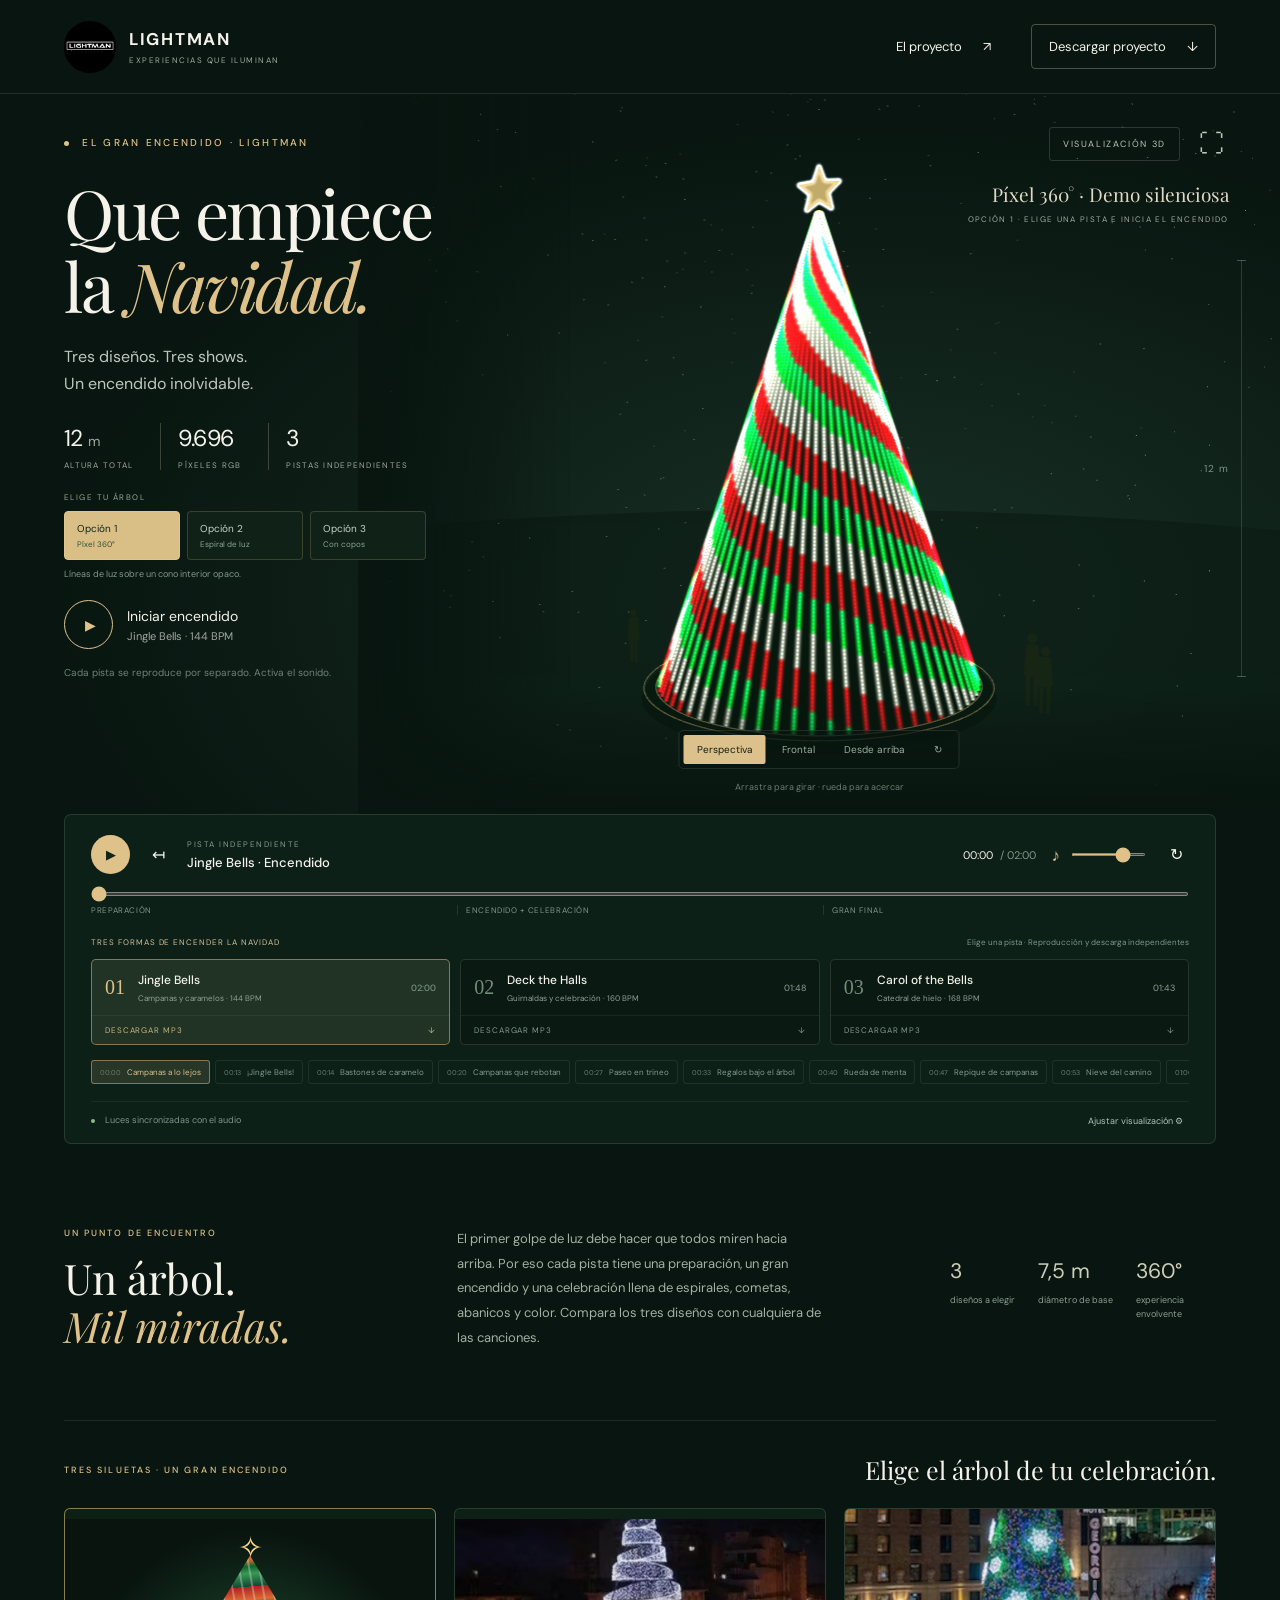
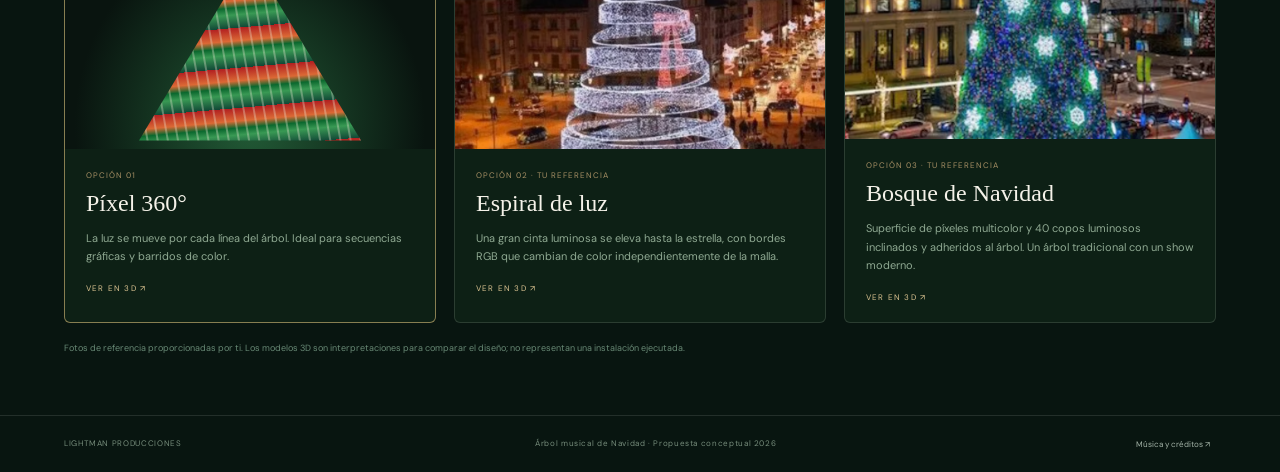
==== commit 90ecce5b: "Fit 40 snowflakes to Christmas tree surface" ====
--- a/index.html
+++ b/index.html
@@ -1,5 +1,5 @@
 <!doctype html>
-<html lang="es"><head><meta charset="utf-8"><meta name="viewport" content="width=device-width,initial-scale=1"><meta name="theme-color" content="#071411"><title>LIGHTMAN · Encendido de Navidad · 3 árboles</title><meta name="description" content="Árbol navideño de 12 metros. Tres diseños de árbol de 12 m y tres shows musicales independientes para un encendido espectacular."><link rel="stylesheet" href="style.css?v=3"></head>
+<html lang="es"><head><meta charset="utf-8"><meta name="viewport" content="width=device-width,initial-scale=1"><meta name="theme-color" content="#071411"><title>LIGHTMAN · Encendido de Navidad · 3 árboles</title><meta name="description" content="Árbol navideño de 12 metros. Tres diseños de árbol de 12 m y tres shows musicales independientes para un encendido espectacular."><link rel="stylesheet" href="style.css?v=4"></head>
 <body>
 <header class="header"><a class="brand" href="#" aria-label="LIGHTMAN inicio"><img src="assets/lightman-logo-original.jpg" alt="LIGHTMAN Producciones"><span>LIGHTMAN<small>EXPERIENCIAS QUE ILUMINAN</small></span></a><nav aria-label="Proyecto"><button id="open-project">El proyecto <span>↗</span></button><a href="assets/proyecto-navidad-12m.zip" download class="download">Descargar proyecto <span>↓</span></a></nav></header>
 <main>
@@ -17,7 +17,7 @@
 <div class="music-intro"><span>TRES FORMAS DE ENCENDER LA NAVIDAD</span><small>Elige una pista · Reproducción y descarga independientes</small></div><div class="chapters" id="chapters"></div><div class="cue-strip" id="cue-strip" aria-label="Escenas de la pista"></div><div class="console-footer"><span><i class="sync-dot"></i> Luces sincronizadas con el audio</span><button id="open-controls">Ajustar visualización <span>⚙</span></button></div>
 </section>
 <section class="concept"><div><p class="eyebrow">UN PUNTO DE ENCUENTRO</p><h2>Un árbol.<br><em>Mil miradas.</em></h2></div><p>El primer golpe de luz debe hacer que todos miren hacia arriba. Por eso cada pista tiene una preparación, un gran encendido y una celebración llena de espirales, cometas, abanicos y color. Compara los tres diseños con cualquiera de las canciones.</p><div class="concept-numbers"><span><b>3</b>diseños a elegir</span><span><b>7,5 m</b>diámetro de base</span><span><b>360°</b>experiencia envolvente</span></div></section>
-<section class="design-gallery" aria-label="Diseños y referencias"><div class="gallery-heading"><p class="eyebrow">TRES SILUETAS · UN GRAN ENCENDIDO</p><h2>Elige el árbol de tu celebración.</h2></div><div class="design-cards"><button data-design-card="1"><div class="design-art pixel-art"><i></i><b>✧</b></div><span class="design-number">OPCIÓN 01</span><strong>Píxel 360°</strong><p>La luz se mueve por cada línea del árbol. Ideal para secuencias gráficas y barridos de color.</p><small>VER EN 3D ↗</small></button><button data-design-card="2"><img src="assets/references/espiral-referencia.png" alt="Referencia del árbol en espiral blanca proporcionada por el usuario"><span class="design-number">OPCIÓN 02 · TU REFERENCIA</span><strong>Espiral de luz</strong><p>Una gran cinta luminosa se eleva hasta la estrella, con bordes RGB que cambian de color independientemente de la malla.</p><small>VER EN 3D ↗</small></button><button data-design-card="3"><img src="assets/references/copos-referencia.png" alt="Referencia del árbol multicolor con copos proporcionada por el usuario"><span class="design-number">OPCIÓN 03 · TU REFERENCIA</span><strong>Bosque de Navidad</strong><p>Superficie de píxeles multicolor y grandes copos luminosos. Un árbol tradicional con un show moderno.</p><small>VER EN 3D ↗</small></button></div><p class="reference-note">Fotos de referencia proporcionadas por ti. Los modelos 3D son interpretaciones para comparar el diseño; no representan una instalación ejecutada.</p></section>
+<section class="design-gallery" aria-label="Diseños y referencias"><div class="gallery-heading"><p class="eyebrow">TRES SILUETAS · UN GRAN ENCENDIDO</p><h2>Elige el árbol de tu celebración.</h2></div><div class="design-cards"><button data-design-card="1"><div class="design-art pixel-art"><i></i><b>✧</b></div><span class="design-number">OPCIÓN 01</span><strong>Píxel 360°</strong><p>La luz se mueve por cada línea del árbol. Ideal para secuencias gráficas y barridos de color.</p><small>VER EN 3D ↗</small></button><button data-design-card="2"><img src="assets/references/espiral-referencia.png" alt="Referencia del árbol en espiral blanca proporcionada por el usuario"><span class="design-number">OPCIÓN 02 · TU REFERENCIA</span><strong>Espiral de luz</strong><p>Una gran cinta luminosa se eleva hasta la estrella, con bordes RGB que cambian de color independientemente de la malla.</p><small>VER EN 3D ↗</small></button><button data-design-card="3"><img src="assets/references/copos-referencia.png" alt="Referencia del árbol multicolor con copos proporcionada por el usuario"><span class="design-number">OPCIÓN 03 · TU REFERENCIA</span><strong>Bosque de Navidad</strong><p>Superficie de píxeles multicolor y 40 copos luminosos inclinados y adheridos al árbol. Un árbol tradicional con un show moderno.</p><small>VER EN 3D ↗</small></button></div><p class="reference-note">Fotos de referencia proporcionadas por ti. Los modelos 3D son interpretaciones para comparar el diseño; no representan una instalación ejecutada.</p></section>
 <footer><span>LIGHTMAN PRODUCCIONES</span><span>Árbol musical de Navidad · Propuesta conceptual 2026</span><button id="music-credits">Música y créditos ↗</button></footer>
 </main>
 <audio id="audio" preload="auto" src="assets/audio/jingle-encendido.mp3"></audio>
@@ -25,5 +25,5 @@
 <dialog id="project"><div class="dialog-head"><div><p class="eyebrow">PROYECTO INTEGRAL · 12 METROS</p><h2>Navidad LIGHTMAN.</h2></div><button class="close" aria-label="Cerrar">×</button></div><div class="project-tabs"><button class="active" data-project-tab="design">Diseño</button><button data-project-tab="technical">Técnica</button><button data-project-tab="budget">Presupuesto</button><button data-project-tab="files">Archivos</button></div><div id="project-content"></div></dialog>
 <dialog id="credits"><div class="dialog-head"><div><p class="eyebrow">TRES PISTAS · TRES ENCENDIDOS</p><h2>Navidad con más energía.</h2></div><button class="close" aria-label="Cerrar">×</button></div><p>Tres arreglos instrumentales independientes, creados para este proyecto. Bombo dance, clap, cascabeles, bajo, arpegios, cuerdas y metales se unen a las melodías de Jingle Bells, Deck the Halls y Carol of the Bells / Shchedryk.</p><p>Las pistas son sintetizadas desde cero; no utilizan grabaciones comerciales, samples ni voces de terceros. La última pista utiliza el motivo instrumental de Shchedryk, sin la letra inglesa moderna.</p><div id="credit-links"></div><div id="music-downloads"></div><p class="quiet">Motor 3D: Three.js, licencia MIT. Fotos de referencia aportadas por el usuario.</p></dialog>
 <div class="toast" id="toast" role="status" aria-live="polite"></div>
-<script src="assets/three.min.js"></script><script src="tracks-data.js?v=3"></script><script src="choreography.js?v=3"></script><script src="engine.js?v=3"></script><script src="app.js?v=3"></script>
+<script src="assets/three.min.js"></script><script src="tracks-data.js?v=4"></script><script src="choreography.js?v=4"></script><script src="engine.js?v=4"></script><script src="app.js?v=4"></script>
 </body></html>
